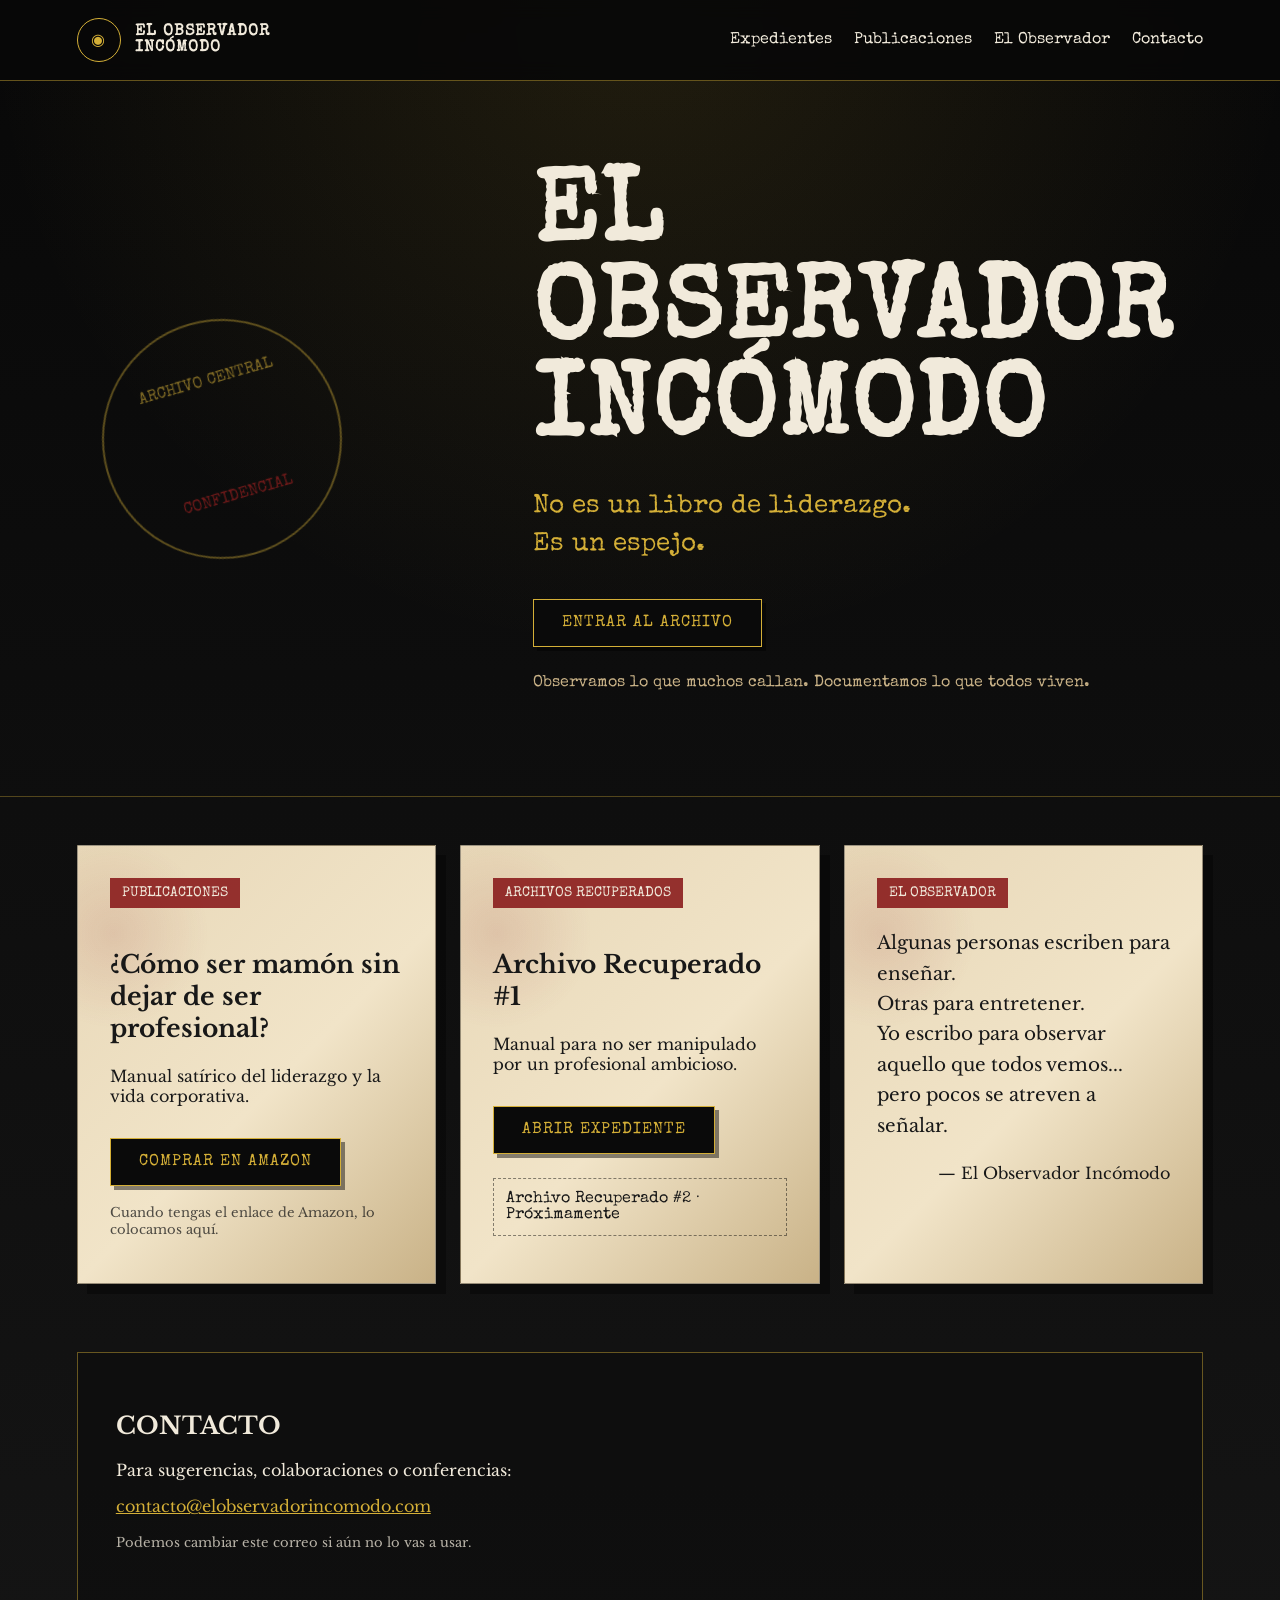
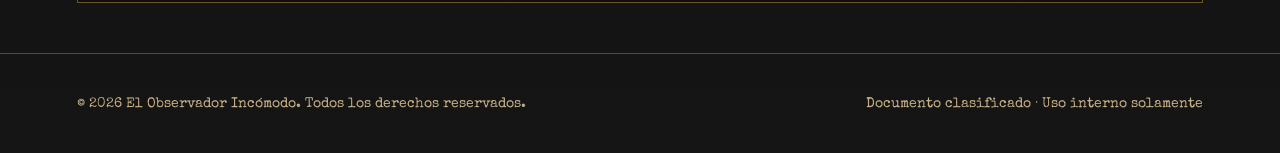
==== index.html @ fc6d43ab "Add files via upload" ====
<!DOCTYPE html>
<html lang="es">
<head>
  <meta charset="UTF-8" />
  <meta name="viewport" content="width=device-width, initial-scale=1.0" />
  <title>El Observador Incómodo</title>
  <meta name="description" content="Sitio oficial de El Observador Incómodo. Archivos recuperados, publicaciones y observaciones de la vida corporativa." />
  <link rel="stylesheet" href="styles.css" />
</head>
<body>
  <div id="access-screen">
    <div class="stamp">ACCESO AUTORIZADO</div>
    <p>Autenticando archivo...</p>
  </div>

  <header class="topbar">
    <div class="brand">
      <div class="eye">◉</div>
      <div>
        <strong>EL OBSERVADOR</strong>
        <strong>INCÓMODO</strong>
      </div>
    </div>
    <nav>
      <a href="#expedientes">Expedientes</a>
      <a href="#publicaciones">Publicaciones</a>
      <a href="#observador">El Observador</a>
      <a href="#contacto">Contacto</a>
    </nav>
  </header>

  <main>
    <section class="hero">
      <div class="seal">ARCHIVO CENTRAL<br><span>CONFIDENCIAL</span></div>
      <div class="hero-content">
        <h1>EL OBSERVADOR<br>INCÓMODO</h1>
        <p class="tagline">No es un libro de liderazgo.<br>Es un espejo.</p>
        <a class="button" href="#publicaciones">Entrar al archivo</a>
        <p class="small">Observamos lo que muchos callan. Documentamos lo que todos viven.</p>
      </div>
    </section>

    <section class="grid-section">
      <article id="publicaciones" class="paper-card">
        <span class="label">PUBLICACIONES</span>
        <h2>¿Cómo ser mamón sin dejar de ser profesional?</h2>
        <p>Manual satírico del liderazgo y la vida corporativa.</p>
        <a class="button small-button" href="#" target="_blank" rel="noopener">Comprar en Amazon</a>
        <p class="note">Cuando tengas el enlace de Amazon, lo colocamos aquí.</p>
      </article>

      <article id="expedientes" class="paper-card dossier">
        <span class="label">ARCHIVOS RECUPERADOS</span>
        <h2>Archivo Recuperado #1</h2>
        <p>Manual para no ser manipulado por un profesional ambicioso.</p>
        <a class="button small-button" href="bonus.html">Abrir expediente</a>
        <div class="locked">Archivo Recuperado #2 · Próximamente</div>
      </article>

      <article id="observador" class="paper-card">
        <span class="label">EL OBSERVADOR</span>
        <blockquote>
          Algunas personas escriben para enseñar.<br>
          Otras para entretener.<br>
          Yo escribo para observar aquello que todos vemos... pero pocos se atreven a señalar.
        </blockquote>
        <p class="signature">— El Observador Incómodo</p>
      </article>
    </section>

    <section id="contacto" class="contact">
      <h2>CONTACTO</h2>
      <p>Para sugerencias, colaboraciones o conferencias:</p>
      <a href="mailto:contacto@elobservadorincomodo.com">contacto@elobservadorincomodo.com</a>
      <p class="note">Podemos cambiar este correo si aún no lo vas a usar.</p>
    </section>
  </main>

  <footer>
    <p>© 2026 El Observador Incómodo. Todos los derechos reservados.</p>
    <p>Documento clasificado · Uso interno solamente</p>
  </footer>

  <script src="script.js"></script>
</body>
</html>
---- styles.css ----
@import url('https://fonts.googleapis.com/css2?family=Special+Elite&family=Libre+Baskerville:wght@400;700&display=swap');

:root {
  --black: #0d0d0d;
  --paper: #e7d7b7;
  --paper2: #c9b287;
  --gold: #d4af37;
  --red: #8b1d1d;
  --white: #f1eadb;
}

* { box-sizing: border-box; }

html { scroll-behavior: smooth; }

body {
  margin: 0;
  background:
    radial-gradient(circle at top, rgba(212,175,55,.12), transparent 35%),
    linear-gradient(180deg, #080808, #151515);
  color: var(--white);
  font-family: 'Libre Baskerville', serif;
}

body::before {
  content: "";
  position: fixed;
  inset: 0;
  opacity: .08;
  pointer-events: none;
  background-image:
    linear-gradient(45deg, rgba(255,255,255,.08) 25%, transparent 25%),
    linear-gradient(-45deg, rgba(255,255,255,.05) 25%, transparent 25%);
  background-size: 4px 4px;
}

#access-screen {
  position: fixed;
  inset: 0;
  z-index: 999;
  background: #070707;
  display: flex;
  align-items: center;
  justify-content: center;
  flex-direction: column;
  transition: opacity .8s ease, visibility .8s ease;
}

#access-screen.hidden {
  opacity: 0;
  visibility: hidden;
}

.stamp {
  border: 3px solid var(--red);
  color: var(--red);
  padding: 16px 26px;
  transform: rotate(-7deg);
  font-family: 'Special Elite', monospace;
  font-size: clamp(1.6rem, 4vw, 3rem);
}

.topbar {
  position: sticky;
  top: 0;
  z-index: 10;
  display: flex;
  justify-content: space-between;
  gap: 24px;
  align-items: center;
  padding: 18px 6vw;
  background: rgba(8,8,8,.92);
  border-bottom: 1px solid rgba(212,175,55,.45);
  backdrop-filter: blur(10px);
}

.brand {
  display: flex;
  align-items: center;
  gap: 14px;
  font-family: 'Special Elite', monospace;
  letter-spacing: 1px;
}

.brand strong { display: block; }

.eye {
  width: 44px;
  height: 44px;
  border: 1px solid var(--gold);
  border-radius: 50%;
  display: grid;
  place-items: center;
  color: var(--gold);
}

nav {
  display: flex;
  flex-wrap: wrap;
  gap: 22px;
  font-family: 'Special Elite', monospace;
}

nav a {
  color: var(--white);
  text-decoration: none;
}

nav a:hover { color: var(--gold); }

.hero {
  min-height: 78vh;
  display: grid;
  grid-template-columns: 1fr 1.7fr;
  align-items: center;
  padding: 7vw 8vw;
  gap: 4vw;
  border-bottom: 1px solid rgba(212,175,55,.35);
}

.hero-content h1 {
  font-family: 'Special Elite', monospace;
  font-size: clamp(3rem, 8vw, 7rem);
  line-height: .95;
  margin: 0 0 24px;
  letter-spacing: 2px;
}

.tagline {
  color: var(--gold);
  font-family: 'Special Elite', monospace;
  font-size: clamp(1.1rem, 2vw, 1.7rem);
  line-height: 1.5;
  margin-bottom: 34px;
}

.seal {
  border: 2px solid rgba(212,175,55,.55);
  color: rgba(212,175,55,.75);
  width: 240px;
  height: 240px;
  border-radius: 50%;
  display: grid;
  place-items: center;
  text-align: center;
  font-family: 'Special Elite', monospace;
  transform: rotate(-16deg);
  opacity: .75;
}

.seal span { color: var(--red); }

.button {
  display: inline-block;
  background: #0a0a0a;
  border: 1px solid var(--gold);
  color: var(--gold);
  padding: 15px 28px;
  font-family: 'Special Elite', monospace;
  text-decoration: none;
  text-transform: uppercase;
  letter-spacing: 1px;
  box-shadow: 4px 4px 0 rgba(0,0,0,.45);
}

.button:hover {
  background: var(--gold);
  color: #0a0a0a;
}

.small { color: var(--paper2); margin-top: 28px; font-family: 'Special Elite', monospace; }

.grid-section {
  display: grid;
  grid-template-columns: repeat(3, 1fr);
  gap: 24px;
  padding: 48px 6vw;
}

.paper-card {
  color: #181818;
  background:
    radial-gradient(circle at 10% 20%, rgba(139,29,29,.12), transparent 20%),
    linear-gradient(135deg, var(--paper), #f1e4c8 55%, var(--paper2));
  border: 1px solid rgba(0,0,0,.35);
  padding: 32px;
  min-height: 340px;
  box-shadow: 10px 10px 0 rgba(0,0,0,.35);
  position: relative;
}

.label {
  display: inline-block;
  background: rgba(139,29,29,.9);
  color: var(--white);
  padding: 8px 12px;
  margin-bottom: 20px;
  font-family: 'Special Elite', monospace;
  font-size: .9rem;
}

.paper-card h2 {
  font-size: 1.55rem;
  line-height: 1.3;
}

.small-button { margin-top: 16px; }

.note {
  font-size: .82rem;
  opacity: .75;
  margin-top: 18px;
}

.locked {
  margin-top: 24px;
  padding: 12px;
  border: 1px dashed rgba(0,0,0,.45);
  font-family: 'Special Elite', monospace;
}

blockquote {
  font-size: 1.15rem;
  line-height: 1.65;
  margin: 0;
}

.signature {
  margin-top: 22px;
  text-align: right;
}

.contact {
  margin: 20px 6vw 50px;
  padding: 38px;
  border: 1px solid rgba(212,175,55,.45);
  background: rgba(0,0,0,.25);
}

.contact a { color: var(--gold); }

footer {
  display: flex;
  justify-content: space-between;
  gap: 20px;
  padding: 28px 6vw;
  color: var(--paper2);
  border-top: 1px solid rgba(212,175,55,.35);
  font-family: 'Special Elite', monospace;
  font-size: .9rem;
}

.bonus-page {
  min-height: 80vh;
  display: grid;
  place-items: center;
  padding: 6vw;
}

.access-card {
  max-width: 720px;
  min-height: auto;
}

.stamp-red {
  display: inline-block;
  border: 2px solid var(--red);
  color: var(--red);
  padding: 8px 14px;
  transform: rotate(-6deg);
  font-family: 'Special Elite', monospace;
  font-weight: bold;
}

hr {
  border: 0;
  border-top: 1px solid rgba(0,0,0,.3);
  margin: 28px 0;
}

@media (max-width: 900px) {
  .topbar, footer {
    flex-direction: column;
    align-items: flex-start;
  }

  .hero {
    grid-template-columns: 1fr;
    min-height: auto;
  }

  .seal {
    width: 160px;
    height: 160px;
  }

  .grid-section {
    grid-template-columns: 1fr;
  }
}
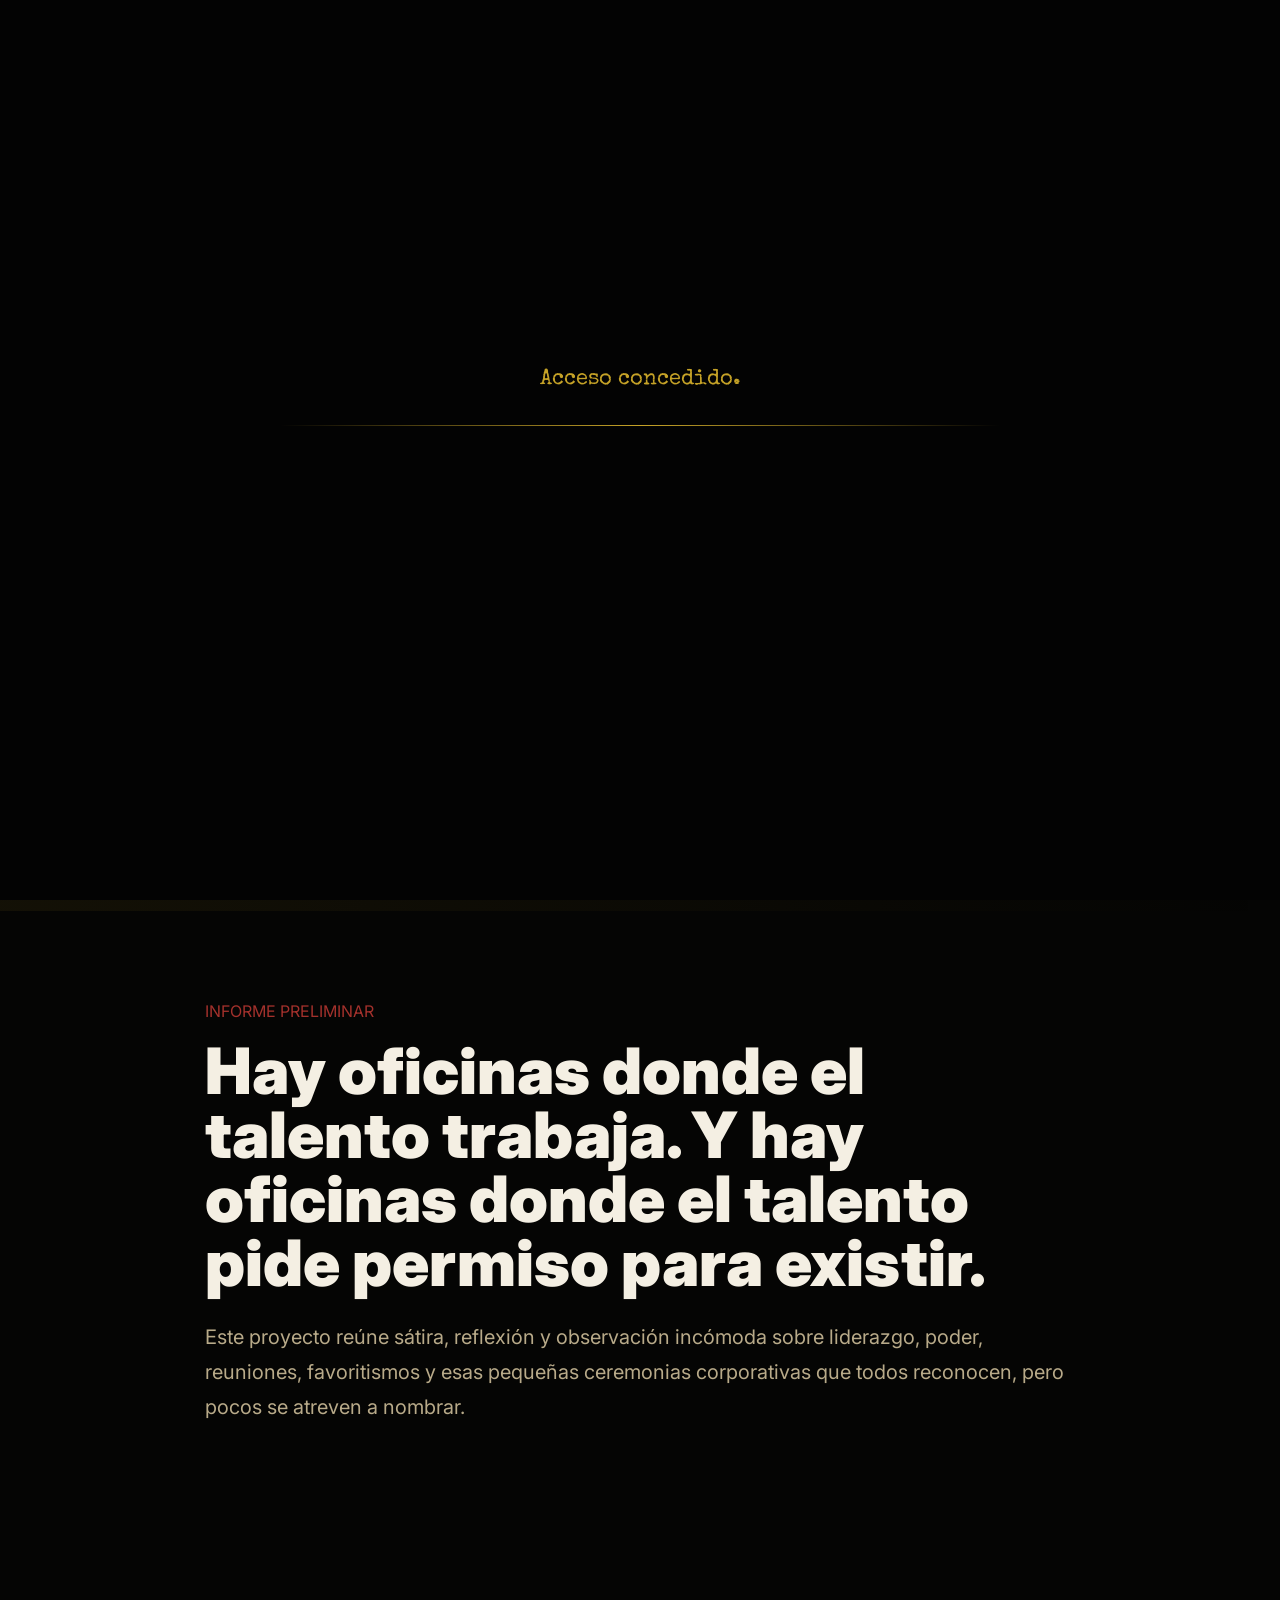
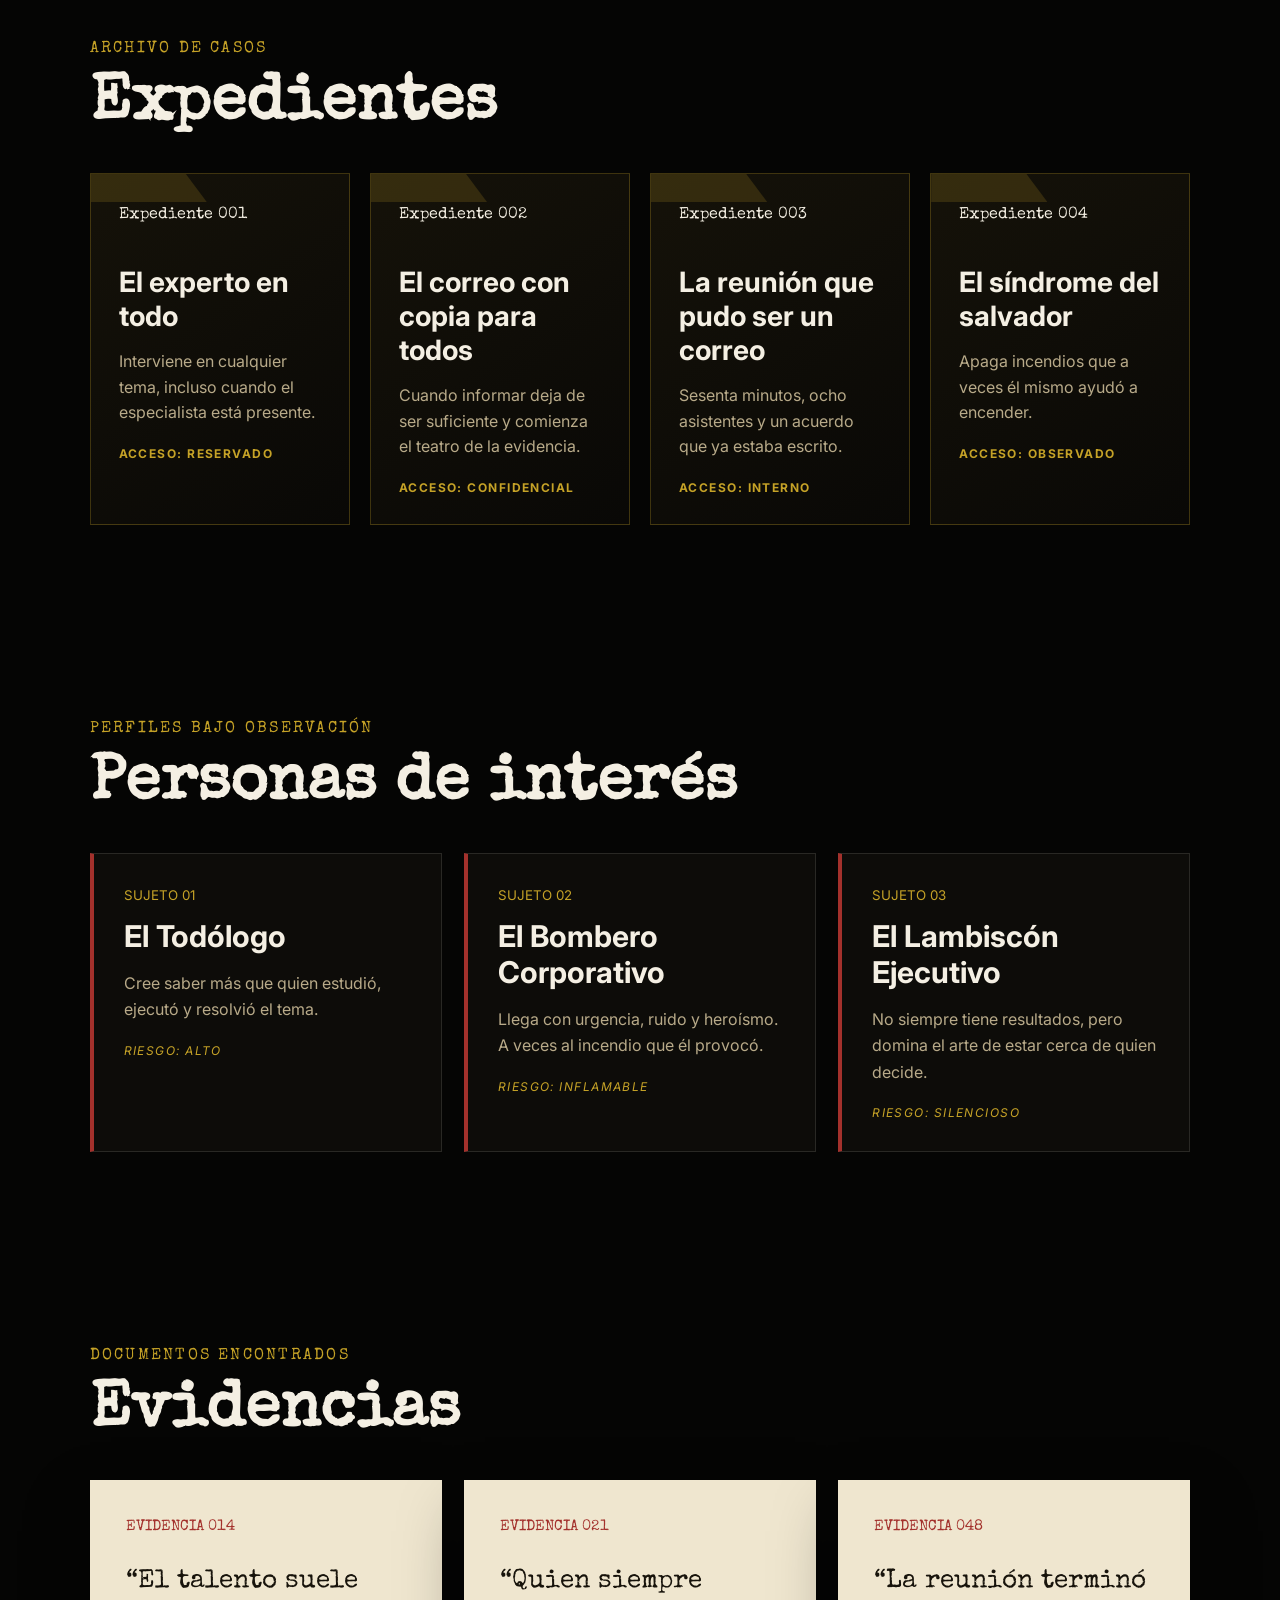
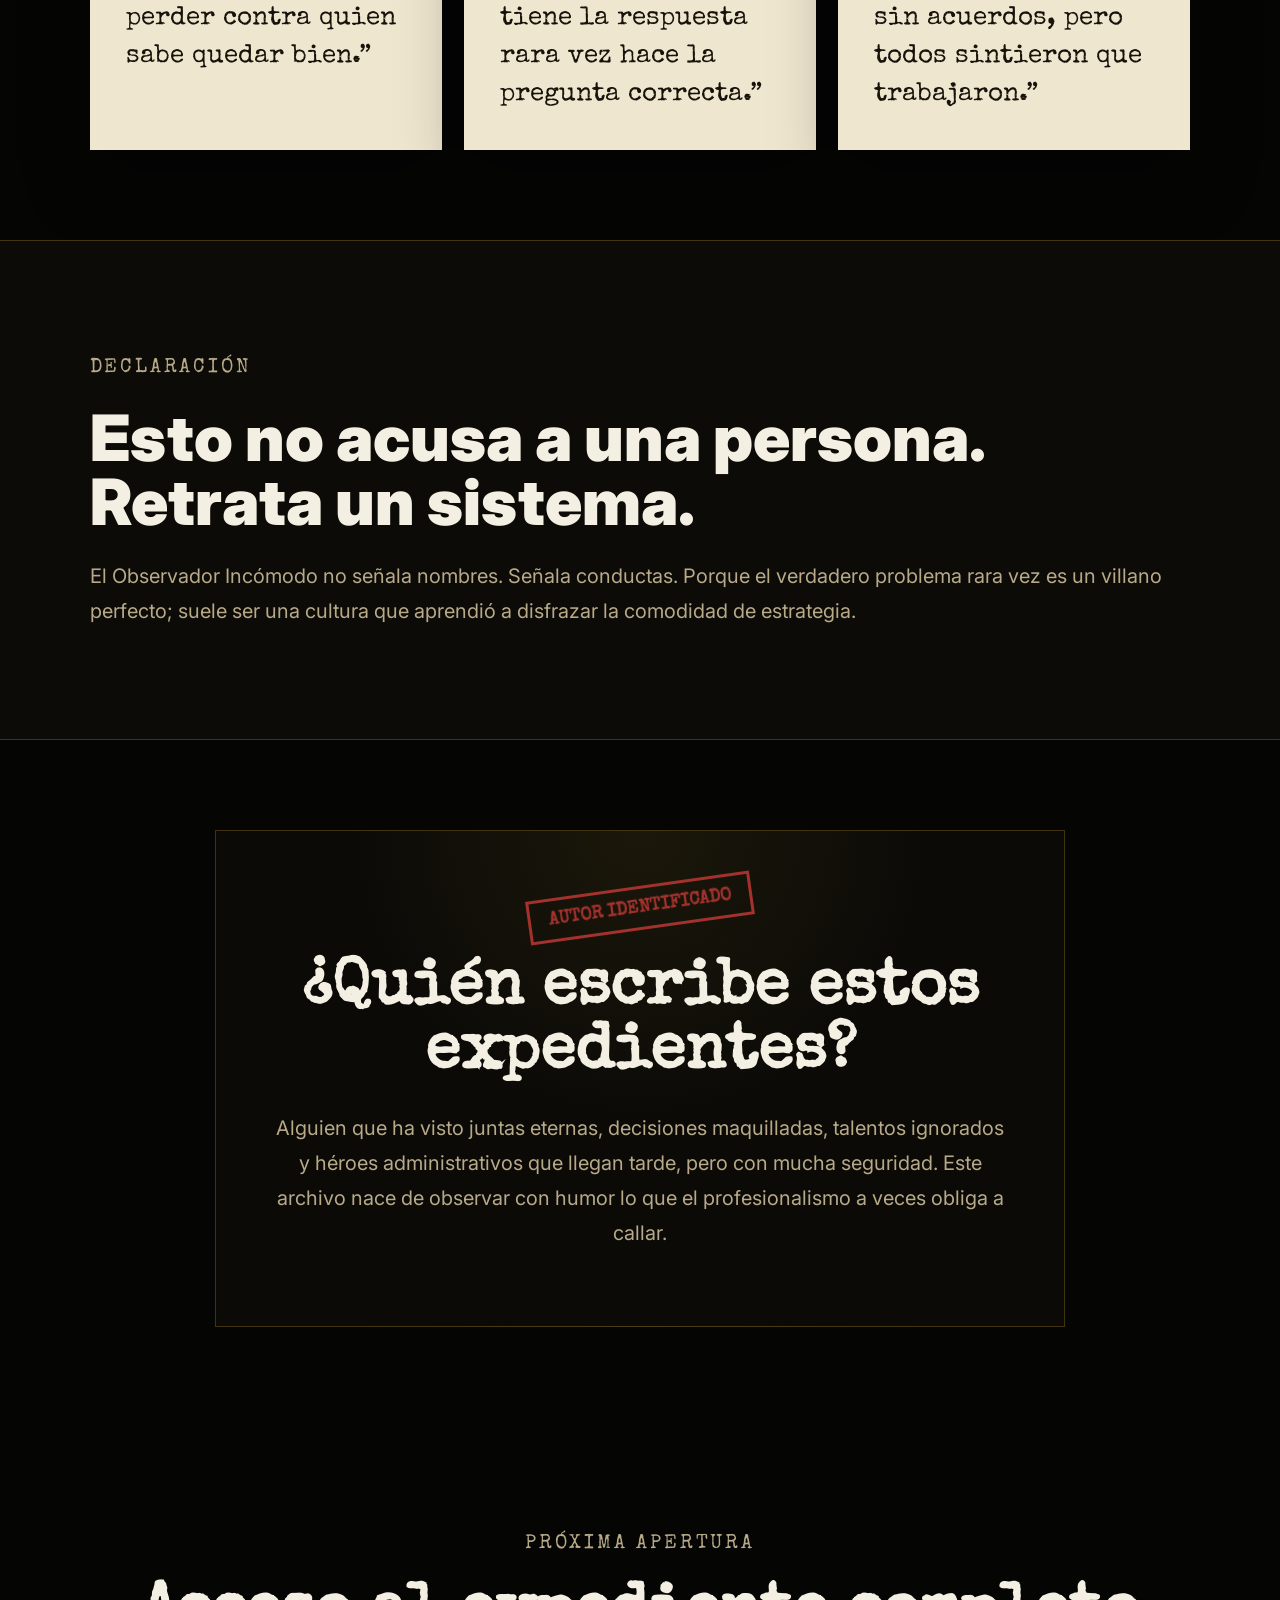
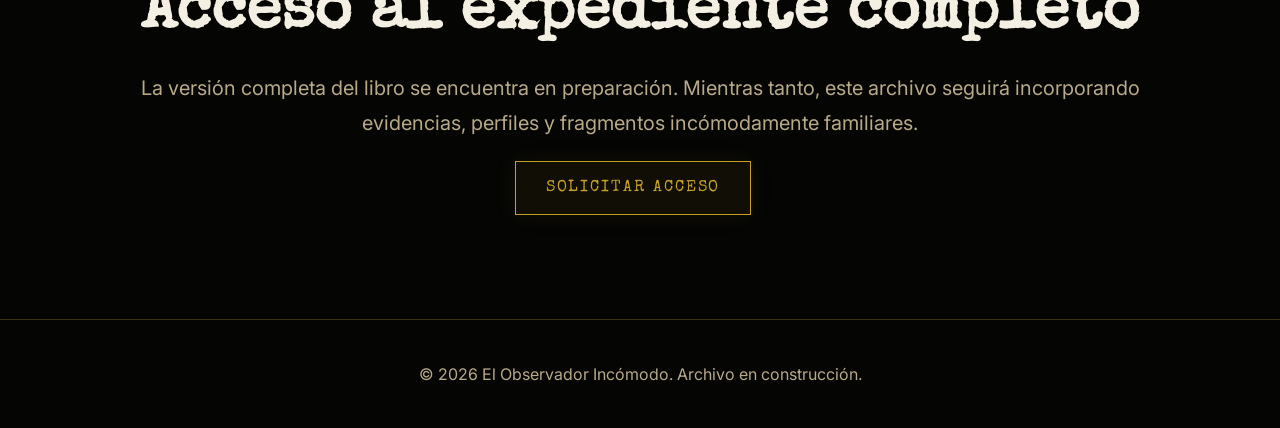
==== commit fbd2d7ec: "Add files via upload" ====
--- a/index.html
+++ b/index.html
@@ -3,82 +3,144 @@
 <head>
   <meta charset="UTF-8" />
   <meta name="viewport" content="width=device-width, initial-scale=1.0" />
-  <title>El Observador Incómodo</title>
-  <meta name="description" content="Sitio oficial de El Observador Incómodo. Archivos recuperados, publicaciones y observaciones de la vida corporativa." />
+  <title>El Observador Incómodo | Archivo Central</title>
+  <meta name="description" content="Sitio oficial de El Observador Incómodo. No es un libro de liderazgo. Es un espejo." />
+  <link rel="preconnect" href="https://fonts.googleapis.com">
+  <link rel="preconnect" href="https://fonts.gstatic.com" crossorigin>
+  <link href="https://fonts.googleapis.com/css2?family=Special+Elite&family=Inter:wght@400;500;700;800;900&display=swap" rel="stylesheet">
   <link rel="stylesheet" href="styles.css" />
 </head>
 <body>
-  <div id="access-screen">
-    <div class="stamp">ACCESO AUTORIZADO</div>
-    <p>Autenticando archivo...</p>
+  <div class="boot" id="boot" aria-hidden="true">
+    <div class="boot-panel">
+      <p class="mono" id="bootText">Accediendo al Archivo Central...</p>
+      <div class="boot-line"></div>
+      <div class="stamp stamp-red">CLASIFICADO</div>
+    </div>
   </div>
 
-  <header class="topbar">
-    <div class="brand">
-      <div class="eye">◉</div>
-      <div>
-        <strong>EL OBSERVADOR</strong>
-        <strong>INCÓMODO</strong>
-      </div>
-    </div>
-    <nav>
+  <header class="site-header">
+    <a class="brand" href="#inicio" aria-label="Ir al inicio">
+      <span class="brand-mark"><span></span></span>
+      <span>El Observador<br>Incómodo</span>
+    </a>
+    <button class="menu" id="menuBtn" aria-label="Abrir menú">☰</button>
+    <nav id="nav">
       <a href="#expedientes">Expedientes</a>
-      <a href="#publicaciones">Publicaciones</a>
-      <a href="#observador">El Observador</a>
+      <a href="#sujetos">Personas de interés</a>
+      <a href="#evidencias">Evidencias</a>
+      <a href="#autor">El Observador</a>
       <a href="#contacto">Contacto</a>
     </nav>
   </header>
 
-  <main>
+  <main id="inicio">
     <section class="hero">
-      <div class="seal">ARCHIVO CENTRAL<br><span>CONFIDENCIAL</span></div>
-      <div class="hero-content">
-        <h1>EL OBSERVADOR<br>INCÓMODO</h1>
+      <div class="orb" aria-hidden="true">
+        <span>Archivo Central</span>
+        <strong>Confidencial</strong>
+      </div>
+      <div class="hero-copy reveal">
+        <p class="eyebrow">Expediente editorial / acceso restringido</p>
+        <h1>El<br>Observador<br>Incómodo</h1>
         <p class="tagline">No es un libro de liderazgo.<br>Es un espejo.</p>
-        <a class="button" href="#publicaciones">Entrar al archivo</a>
-        <p class="small">Observamos lo que muchos callan. Documentamos lo que todos viven.</p>
+        <div class="hero-actions">
+          <a class="btn" href="#expedientes">Entrar al archivo</a>
+          <a class="btn ghost" href="#evidencias">Ver evidencias</a>
+        </div>
+        <p class="note">Observamos lo que muchos callan. Documentamos lo que todos viven.</p>
       </div>
     </section>
 
-    <section class="grid-section">
-      <article id="publicaciones" class="paper-card">
-        <span class="label">PUBLICACIONES</span>
-        <h2>¿Cómo ser mamón sin dejar de ser profesional?</h2>
-        <p>Manual satírico del liderazgo y la vida corporativa.</p>
-        <a class="button small-button" href="#" target="_blank" rel="noopener">Comprar en Amazon</a>
-        <p class="note">Cuando tengas el enlace de Amazon, lo colocamos aquí.</p>
-      </article>
-
-      <article id="expedientes" class="paper-card dossier">
-        <span class="label">ARCHIVOS RECUPERADOS</span>
-        <h2>Archivo Recuperado #1</h2>
-        <p>Manual para no ser manipulado por un profesional ambicioso.</p>
-        <a class="button small-button" href="bonus.html">Abrir expediente</a>
-        <div class="locked">Archivo Recuperado #2 · Próximamente</div>
-      </article>
-
-      <article id="observador" class="paper-card">
-        <span class="label">EL OBSERVADOR</span>
-        <blockquote>
-          Algunas personas escriben para enseñar.<br>
-          Otras para entretener.<br>
-          Yo escribo para observar aquello que todos vemos... pero pocos se atreven a señalar.
-        </blockquote>
-        <p class="signature">— El Observador Incómodo</p>
-      </article>
+    <section class="intro reveal">
+      <div class="section-label">Informe preliminar</div>
+      <h2>Hay oficinas donde el talento trabaja. Y hay oficinas donde el talento pide permiso para existir.</h2>
+      <p>Este proyecto reúne sátira, reflexión y observación incómoda sobre liderazgo, poder, reuniones, favoritismos y esas pequeñas ceremonias corporativas que todos reconocen, pero pocos se atreven a nombrar.</p>
     </section>
 
-    <section id="contacto" class="contact">
-      <h2>CONTACTO</h2>
-      <p>Para sugerencias, colaboraciones o conferencias:</p>
-      <a href="mailto:contacto@elobservadorincomodo.com">contacto@elobservadorincomodo.com</a>
-      <p class="note">Podemos cambiar este correo si aún no lo vas a usar.</p>
+    <section class="dossiers" id="expedientes">
+      <div class="section-head reveal">
+        <p class="eyebrow">Archivo de casos</p>
+        <h2>Expedientes</h2>
+      </div>
+      <div class="grid cards">
+        <article class="folder reveal">
+          <span>Expediente 001</span>
+          <h3>El experto en todo</h3>
+          <p>Interviene en cualquier tema, incluso cuando el especialista está presente.</p>
+          <b>Acceso: reservado</b>
+        </article>
+        <article class="folder reveal">
+          <span>Expediente 002</span>
+          <h3>El correo con copia para todos</h3>
+          <p>Cuando informar deja de ser suficiente y comienza el teatro de la evidencia.</p>
+          <b>Acceso: confidencial</b>
+        </article>
+        <article class="folder reveal">
+          <span>Expediente 003</span>
+          <h3>La reunión que pudo ser un correo</h3>
+          <p>Sesenta minutos, ocho asistentes y un acuerdo que ya estaba escrito.</p>
+          <b>Acceso: interno</b>
+        </article>
+        <article class="folder reveal">
+          <span>Expediente 004</span>
+          <h3>El síndrome del salvador</h3>
+          <p>Apaga incendios que a veces él mismo ayudó a encender.</p>
+          <b>Acceso: observado</b>
+        </article>
+      </div>
+    </section>
+
+    <section class="subjects" id="sujetos">
+      <div class="section-head reveal">
+        <p class="eyebrow">Perfiles bajo observación</p>
+        <h2>Personas de interés</h2>
+      </div>
+      <div class="subject-list">
+        <article class="subject reveal"><small>Sujeto 01</small><h3>El Todólogo</h3><p>Cree saber más que quien estudió, ejecutó y resolvió el tema.</p><em>Riesgo: alto</em></article>
+        <article class="subject reveal"><small>Sujeto 02</small><h3>El Bombero Corporativo</h3><p>Llega con urgencia, ruido y heroísmo. A veces al incendio que él provocó.</p><em>Riesgo: inflamable</em></article>
+        <article class="subject reveal"><small>Sujeto 03</small><h3>El Lambiscón Ejecutivo</h3><p>No siempre tiene resultados, pero domina el arte de estar cerca de quien decide.</p><em>Riesgo: silencioso</em></article>
+      </div>
+    </section>
+
+    <section class="evidence" id="evidencias">
+      <div class="section-head reveal">
+        <p class="eyebrow">Documentos encontrados</p>
+        <h2>Evidencias</h2>
+      </div>
+      <div class="paper-stack">
+        <blockquote class="paper reveal"><span>Evidencia 014</span>“El talento suele perder contra quien sabe quedar bien.”</blockquote>
+        <blockquote class="paper reveal"><span>Evidencia 021</span>“Quien siempre tiene la respuesta rara vez hace la pregunta correcta.”</blockquote>
+        <blockquote class="paper reveal"><span>Evidencia 048</span>“La reunión terminó sin acuerdos, pero todos sintieron que trabajaron.”</blockquote>
+      </div>
+    </section>
+
+    <section class="manifesto reveal">
+      <p class="eyebrow">Declaración</p>
+      <h2>Esto no acusa a una persona. Retrata un sistema.</h2>
+      <p>El Observador Incómodo no señala nombres. Señala conductas. Porque el verdadero problema rara vez es un villano perfecto; suele ser una cultura que aprendió a disfrazar la comodidad de estrategia.</p>
+    </section>
+
+    <section class="author" id="autor">
+      <div class="file-card reveal">
+        <span class="stamp small">Autor identificado</span>
+        <h2>¿Quién escribe estos expedientes?</h2>
+        <p>Alguien que ha visto juntas eternas, decisiones maquilladas, talentos ignorados y héroes administrativos que llegan tarde, pero con mucha seguridad. Este archivo nace de observar con humor lo que el profesionalismo a veces obliga a callar.</p>
+      </div>
+    </section>
+
+    <section class="contact" id="contacto">
+      <div class="reveal">
+        <p class="eyebrow">Próxima apertura</p>
+        <h2>Acceso al expediente completo</h2>
+        <p>La versión completa del libro se encuentra en preparación. Mientras tanto, este archivo seguirá incorporando evidencias, perfiles y fragmentos incómodamente familiares.</p>
+        <a class="btn" href="mailto:contacto@elobservadorincomodo.com">Solicitar acceso</a>
+      </div>
     </section>
   </main>
 
   <footer>
-    <p>© 2026 El Observador Incómodo. Todos los derechos reservados.</p>
-    <p>Documento clasificado · Uso interno solamente</p>
+    <p>© <span id="year"></span> El Observador Incómodo. Archivo en construcción.</p>
   </footer>
 
   <script src="script.js"></script>
--- a/styles.css
+++ b/styles.css
@@ -1,300 +1,9 @@
-@import url('https://fonts.googleapis.com/css2?family=Special+Elite&family=Libre+Baskerville:wght@400;700&display=swap');
-
-:root {
-  --black: #0d0d0d;
-  --paper: #e7d7b7;
-  --paper2: #c9b287;
-  --gold: #d4af37;
-  --red: #8b1d1d;
-  --white: #f1eadb;
+:root{
+  --bg:#050504;--bg2:#10100b;--paper:#efe6cf;--ink:#f4efe3;--muted:#b8aa89;--gold:#c5a227;--red:#a3312c;--line:rgba(197,162,39,.28);
 }
-
-* { box-sizing: border-box; }
-
-html { scroll-behavior: smooth; }
-
-body {
-  margin: 0;
-  background:
-    radial-gradient(circle at top, rgba(212,175,55,.12), transparent 35%),
-    linear-gradient(180deg, #080808, #151515);
-  color: var(--white);
-  font-family: 'Libre Baskerville', serif;
-}
-
-body::before {
-  content: "";
-  position: fixed;
-  inset: 0;
-  opacity: .08;
-  pointer-events: none;
-  background-image:
-    linear-gradient(45deg, rgba(255,255,255,.08) 25%, transparent 25%),
-    linear-gradient(-45deg, rgba(255,255,255,.05) 25%, transparent 25%);
-  background-size: 4px 4px;
-}
-
-#access-screen {
-  position: fixed;
-  inset: 0;
-  z-index: 999;
-  background: #070707;
-  display: flex;
-  align-items: center;
-  justify-content: center;
-  flex-direction: column;
-  transition: opacity .8s ease, visibility .8s ease;
-}
-
-#access-screen.hidden {
-  opacity: 0;
-  visibility: hidden;
-}
-
-.stamp {
-  border: 3px solid var(--red);
-  color: var(--red);
-  padding: 16px 26px;
-  transform: rotate(-7deg);
-  font-family: 'Special Elite', monospace;
-  font-size: clamp(1.6rem, 4vw, 3rem);
-}
-
-.topbar {
-  position: sticky;
-  top: 0;
-  z-index: 10;
-  display: flex;
-  justify-content: space-between;
-  gap: 24px;
-  align-items: center;
-  padding: 18px 6vw;
-  background: rgba(8,8,8,.92);
-  border-bottom: 1px solid rgba(212,175,55,.45);
-  backdrop-filter: blur(10px);
-}
-
-.brand {
-  display: flex;
-  align-items: center;
-  gap: 14px;
-  font-family: 'Special Elite', monospace;
-  letter-spacing: 1px;
-}
-
-.brand strong { display: block; }
-
-.eye {
-  width: 44px;
-  height: 44px;
-  border: 1px solid var(--gold);
-  border-radius: 50%;
-  display: grid;
-  place-items: center;
-  color: var(--gold);
-}
-
-nav {
-  display: flex;
-  flex-wrap: wrap;
-  gap: 22px;
-  font-family: 'Special Elite', monospace;
-}
-
-nav a {
-  color: var(--white);
-  text-decoration: none;
-}
-
-nav a:hover { color: var(--gold); }
-
-.hero {
-  min-height: 78vh;
-  display: grid;
-  grid-template-columns: 1fr 1.7fr;
-  align-items: center;
-  padding: 7vw 8vw;
-  gap: 4vw;
-  border-bottom: 1px solid rgba(212,175,55,.35);
-}
-
-.hero-content h1 {
-  font-family: 'Special Elite', monospace;
-  font-size: clamp(3rem, 8vw, 7rem);
-  line-height: .95;
-  margin: 0 0 24px;
-  letter-spacing: 2px;
-}
-
-.tagline {
-  color: var(--gold);
-  font-family: 'Special Elite', monospace;
-  font-size: clamp(1.1rem, 2vw, 1.7rem);
-  line-height: 1.5;
-  margin-bottom: 34px;
-}
-
-.seal {
-  border: 2px solid rgba(212,175,55,.55);
-  color: rgba(212,175,55,.75);
-  width: 240px;
-  height: 240px;
-  border-radius: 50%;
-  display: grid;
-  place-items: center;
-  text-align: center;
-  font-family: 'Special Elite', monospace;
-  transform: rotate(-16deg);
-  opacity: .75;
-}
-
-.seal span { color: var(--red); }
-
-.button {
-  display: inline-block;
-  background: #0a0a0a;
-  border: 1px solid var(--gold);
-  color: var(--gold);
-  padding: 15px 28px;
-  font-family: 'Special Elite', monospace;
-  text-decoration: none;
-  text-transform: uppercase;
-  letter-spacing: 1px;
-  box-shadow: 4px 4px 0 rgba(0,0,0,.45);
-}
-
-.button:hover {
-  background: var(--gold);
-  color: #0a0a0a;
-}
-
-.small { color: var(--paper2); margin-top: 28px; font-family: 'Special Elite', monospace; }
-
-.grid-section {
-  display: grid;
-  grid-template-columns: repeat(3, 1fr);
-  gap: 24px;
-  padding: 48px 6vw;
-}
-
-.paper-card {
-  color: #181818;
-  background:
-    radial-gradient(circle at 10% 20%, rgba(139,29,29,.12), transparent 20%),
-    linear-gradient(135deg, var(--paper), #f1e4c8 55%, var(--paper2));
-  border: 1px solid rgba(0,0,0,.35);
-  padding: 32px;
-  min-height: 340px;
-  box-shadow: 10px 10px 0 rgba(0,0,0,.35);
-  position: relative;
-}
-
-.label {
-  display: inline-block;
-  background: rgba(139,29,29,.9);
-  color: var(--white);
-  padding: 8px 12px;
-  margin-bottom: 20px;
-  font-family: 'Special Elite', monospace;
-  font-size: .9rem;
-}
-
-.paper-card h2 {
-  font-size: 1.55rem;
-  line-height: 1.3;
-}
-
-.small-button { margin-top: 16px; }
-
-.note {
-  font-size: .82rem;
-  opacity: .75;
-  margin-top: 18px;
-}
-
-.locked {
-  margin-top: 24px;
-  padding: 12px;
-  border: 1px dashed rgba(0,0,0,.45);
-  font-family: 'Special Elite', monospace;
-}
-
-blockquote {
-  font-size: 1.15rem;
-  line-height: 1.65;
-  margin: 0;
-}
-
-.signature {
-  margin-top: 22px;
-  text-align: right;
-}
-
-.contact {
-  margin: 20px 6vw 50px;
-  padding: 38px;
-  border: 1px solid rgba(212,175,55,.45);
-  background: rgba(0,0,0,.25);
-}
-
-.contact a { color: var(--gold); }
-
-footer {
-  display: flex;
-  justify-content: space-between;
-  gap: 20px;
-  padding: 28px 6vw;
-  color: var(--paper2);
-  border-top: 1px solid rgba(212,175,55,.35);
-  font-family: 'Special Elite', monospace;
-  font-size: .9rem;
-}
-
-.bonus-page {
-  min-height: 80vh;
-  display: grid;
-  place-items: center;
-  padding: 6vw;
-}
-
-.access-card {
-  max-width: 720px;
-  min-height: auto;
-}
-
-.stamp-red {
-  display: inline-block;
-  border: 2px solid var(--red);
-  color: var(--red);
-  padding: 8px 14px;
-  transform: rotate(-6deg);
-  font-family: 'Special Elite', monospace;
-  font-weight: bold;
-}
-
-hr {
-  border: 0;
-  border-top: 1px solid rgba(0,0,0,.3);
-  margin: 28px 0;
-}
-
-@media (max-width: 900px) {
-  .topbar, footer {
-    flex-direction: column;
-    align-items: flex-start;
-  }
-
-  .hero {
-    grid-template-columns: 1fr;
-    min-height: auto;
-  }
-
-  .seal {
-    width: 160px;
-    height: 160px;
-  }
-
-  .grid-section {
-    grid-template-columns: 1fr;
-  }
-}
+*{box-sizing:border-box}html{scroll-behavior:smooth}body{margin:0;background:var(--bg);color:var(--ink);font-family:Inter,system-ui,sans-serif;overflow-x:hidden}
+body:before{content:"";position:fixed;inset:0;pointer-events:none;background:radial-gradient(circle at 20% 20%,rgba(197,162,39,.12),transparent 25%),linear-gradient(rgba(255,255,255,.018) 1px,transparent 1px);background-size:auto,100% 4px;mix-blend-mode:screen;z-index:0}
+a{color:inherit;text-decoration:none}.mono,.brand,h1,h2,.btn,.eyebrow,.folder span,.paper span{font-family:'Special Elite',monospace}.site-header{position:sticky;top:0;z-index:10;height:86px;background:rgba(5,5,4,.92);backdrop-filter:blur(14px);border-bottom:1px solid var(--line);display:flex;align-items:center;justify-content:space-between;padding:0 7vw}.brand{display:flex;gap:18px;align-items:center;font:700 18px/1.05 'Special Elite';letter-spacing:.06em;text-transform:uppercase}.brand-mark{width:54px;height:54px;border:1px solid var(--gold);border-radius:50%;display:grid;place-items:center}.brand-mark span{width:10px;height:10px;border-radius:50%;background:var(--gold);box-shadow:0 0 0 5px rgba(197,162,39,.15)}nav{display:flex;gap:32px;font:17px 'Special Elite'}nav a:hover{color:var(--gold)}.menu{display:none;background:none;border:1px solid var(--line);color:var(--ink);font-size:24px;padding:8px 12px}
+.hero{min-height:calc(100vh - 86px);display:grid;grid-template-columns:.8fr 1.2fr;gap:5vw;align-items:center;padding:7vw;background:linear-gradient(90deg,rgba(197,162,39,.08),transparent)}.orb{justify-self:center;width:290px;height:290px;border:2px solid rgba(197,162,39,.38);border-radius:50%;position:relative;display:grid;place-items:center;transform:rotate(-15deg);color:var(--gold);text-transform:uppercase;font:20px 'Special Elite'}.orb strong{position:absolute;bottom:65px;color:var(--red)}h1{font-size:clamp(58px,9vw,145px);line-height:.88;margin:0;text-transform:uppercase;letter-spacing:.02em}h2{font-size:clamp(34px,5vw,76px);line-height:1;margin:0 0 25px}.tagline{color:var(--gold);font:clamp(26px,3vw,40px)/1.35 'Special Elite';margin:34px 0}.eyebrow{color:var(--gold);text-transform:uppercase;letter-spacing:.14em}.note{color:var(--muted);font:18px 'Special Elite'}.btn{display:inline-block;border:1px solid var(--gold);padding:18px 30px;margin:0 14px 14px 0;color:var(--gold);text-transform:uppercase;letter-spacing:.12em;background:rgba(197,162,39,.06);box-shadow:0 0 25px rgba(197,162,39,.08)}.btn:hover{background:var(--gold);color:#090806}.btn.ghost{border-color:rgba(244,239,227,.35);color:var(--ink)}
+section{position:relative;z-index:1;padding:90px 7vw}.intro{max-width:1050px;margin:auto}.intro h2{font-family:Inter;font-weight:900}.intro p,.manifesto p,.contact p,.file-card p{color:var(--muted);font-size:20px;line-height:1.75}.section-label{color:var(--red);font:'Special Elite';text-transform:uppercase;margin-bottom:18px}.section-head{margin-bottom:36px}.grid{display:grid;grid-template-columns:repeat(4,1fr);gap:20px}.folder{min-height:280px;padding:28px;background:linear-gradient(145deg,#151209,#090806);border:1px solid var(--line);position:relative;overflow:hidden}.folder:before{content:"";position:absolute;top:0;left:0;width:45%;height:28px;background:rgba(197,162,39,.18);clip-path:polygon(0 0,82% 0,100% 100%,0 100%)}.folder h3{font-size:28px;margin:42px 0 16px}.folder p{color:var(--muted);line-height:1.6}.folder b,.subject em{color:var(--gold);text-transform:uppercase;font-size:12px;letter-spacing:.12em}.subject-list{display:grid;grid-template-columns:repeat(3,1fr);gap:22px}.subject{padding:30px;background:#0d0c09;border:1px solid rgba(244,239,227,.12);border-left:4px solid var(--red)}.subject small{color:var(--gold);text-transform:uppercase}.subject h3{font-size:30px;margin:14px 0}.subject p{color:var(--muted);line-height:1.65}.paper-stack{display:grid;grid-template-columns:repeat(3,1fr);gap:22px}.paper{background:var(--paper);color:#17130b;min-height:260px;margin:0;padding:36px;font:26px/1.45 'Special Elite';box-shadow:0 30px 60px rgba(0,0,0,.35);transform:rotate(-1deg)}.paper:nth-child(2){transform:rotate(1.5deg)}.paper span{display:block;color:var(--red);font-size:15px;text-transform:uppercase;margin-bottom:26px}.manifesto{background:#0d0b07;border-block:1px solid var(--line)}.manifesto h2{font-family:Inter;font-weight:900}.author,.contact{text-align:center}.file-card{max-width:850px;margin:auto;border:1px solid var(--line);padding:55px;background:radial-gradient(circle at top,rgba(197,162,39,.09),transparent 45%),#0b0a07}.stamp{display:inline-block;border:3px solid var(--red);color:var(--red);padding:10px 18px;transform:rotate(-8deg);font:900 46px/1 'Special Elite';text-transform:uppercase}.stamp.small{font-size:18px;margin-bottom:28px}.boot{position:fixed;inset:0;background:#030303;z-index:99;display:grid;place-items:center;transition:opacity .8s ease,visibility .8s}.boot.hide{opacity:0;visibility:hidden}.boot-panel{width:min(720px,86vw);text-align:center}.boot .mono{font-size:22px;color:var(--gold);min-height:32px}.boot-line{height:1px;background:linear-gradient(90deg,transparent,var(--gold),transparent);margin:24px 0 55px}.stamp-red{opacity:0;transform:rotate(-10deg) scale(.85)}.boot.show-stamp .stamp-red{animation:stampIn .5s forwards}@keyframes stampIn{to{opacity:1;transform:rotate(-10deg) scale(1)}}.reveal{opacity:0;transform:translateY(24px);transition:opacity .7s ease,transform .7s ease}.reveal.visible{opacity:1;transform:none}footer{position:relative;z-index:1;padding:28px 7vw;border-top:1px solid var(--line);color:var(--muted);text-align:center}
+@media(max-width:900px){.site-header{padding:0 22px}.menu{display:block}nav{position:absolute;right:20px;top:76px;display:none;flex-direction:column;background:#080806;border:1px solid var(--line);padding:20px;gap:18px}nav.open{display:flex}.hero{grid-template-columns:1fr;padding:70px 24px}.orb{width:210px;height:210px;order:2;opacity:.8}.grid,.subject-list,.paper-stack{grid-template-columns:1fr}section{padding:70px 24px}.paper{transform:none!important}.brand{font-size:15px}h1{font-size:58px}.file-card{padding:35px 24px}}
